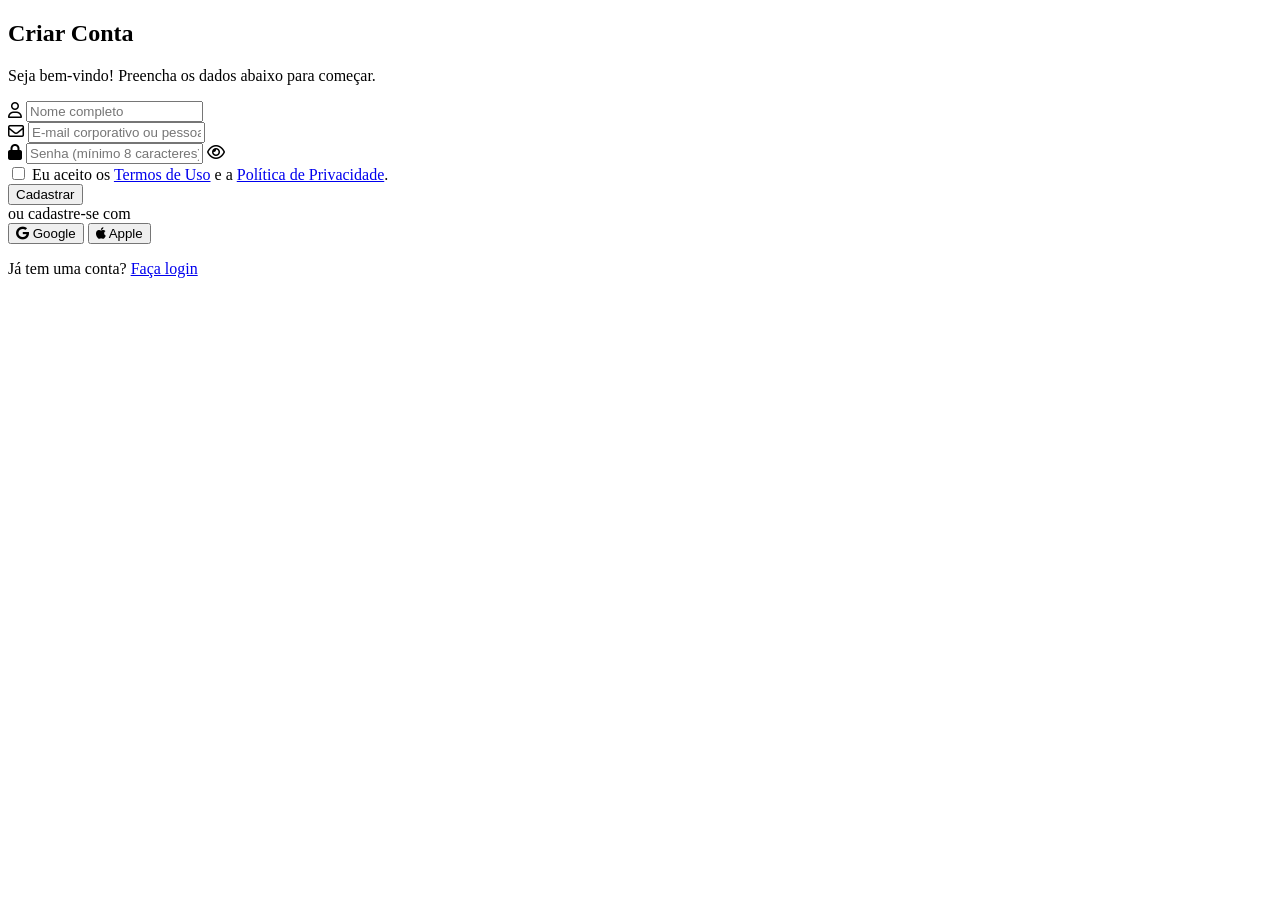
==== index.html @ 7dca96b3 "Add registration form in index.html" ====
<!DOCTYPE html>
<html lang="pt-BR">
<head>
    <meta charset="UTF-8">
    <meta name="viewport" content="width=device-width, initial-scale=1.0">
    <title>Criar Conta - Profissional</title>
    <!-- Link dos Ícones (Font Awesome) -->
    <link rel="stylesheet" href="https://cdnjs.cloudflare.com/ajax/libs/font-awesome/6.4.0/css/all.min.css">
    <!-- Link do CSS Externo -->
    <link rel="stylesheet" href="style.css">
</head>
<body>

    <div class="container">
        <div class="form-box">
            <h2>Criar Conta</h2>
            <p class="subtitle">Seja bem-vindo! Preencha os dados abaixo para começar.</p>

            <form id="registerForm">
                <!-- Campo Nome -->
                <div class="input-group">
                    <i class="fa-regular fa-user input-icon"></i>
                    <input type="text" id="name" placeholder="Nome completo" required>
                </div>

                <!-- Campo Email -->
                <div class="input-group">
                    <i class="fa-regular fa-envelope input-icon"></i>
                    <input type="email" id="email" placeholder="E-mail corporativo ou pessoal" required>
                </div>

                <!-- Campo Senha -->
                <div class="input-group">
                    <i class="fa-solid fa-lock input-icon"></i>
                    <input type="password" id="password" placeholder="Senha (mínimo 8 caracteres)" required>
                    <i class="fa-regular fa-eye toggle-password" id="togglePassword"></i>
                </div>

                <!-- Termos e Condições -->
                <div class="terms-box">
                    <input type="checkbox" id="terms" required>
                    <label for="terms">Eu aceito os <a href="#">Termos de Uso</a> e a <a href="#">Política de Privacidade</a>.</label>
                </div>

                <!-- Botão de Enviar -->
                <button type="submit" class="btn-main">Cadastrar</button>

                <!-- Divisor -->
                <div class="separator">
                    <span>ou cadastre-se com</span>
                </div>

                <!-- Botões Sociais -->
                <div class="social-buttons">
                    <button type="button" class="btn-social"><i class="fa-brands fa-google"></i> Google</button>
                    <button type="button" class="btn-social"><i class="fa-brands fa-apple"></i> Apple</button>
                </div>
            </form>

            <p class="footer-text">Já tem uma conta? <a href="login.html">Faça login</a></p>
        </div>
    </div>

    <!-- Script para a lógica de mostrar senha -->
    <script>
        const togglePassword = document.querySelector('#togglePassword');
        const password = document.querySelector('#password');

        togglePassword.addEventListener('click', function () {
            const type = password.getAttribute('type') === 'password' ? 'text' : 'password';
            password.setAttribute('type', type);
            this.classList.toggle('fa-eye-slash');
        });
    </script>
</body>
</html>
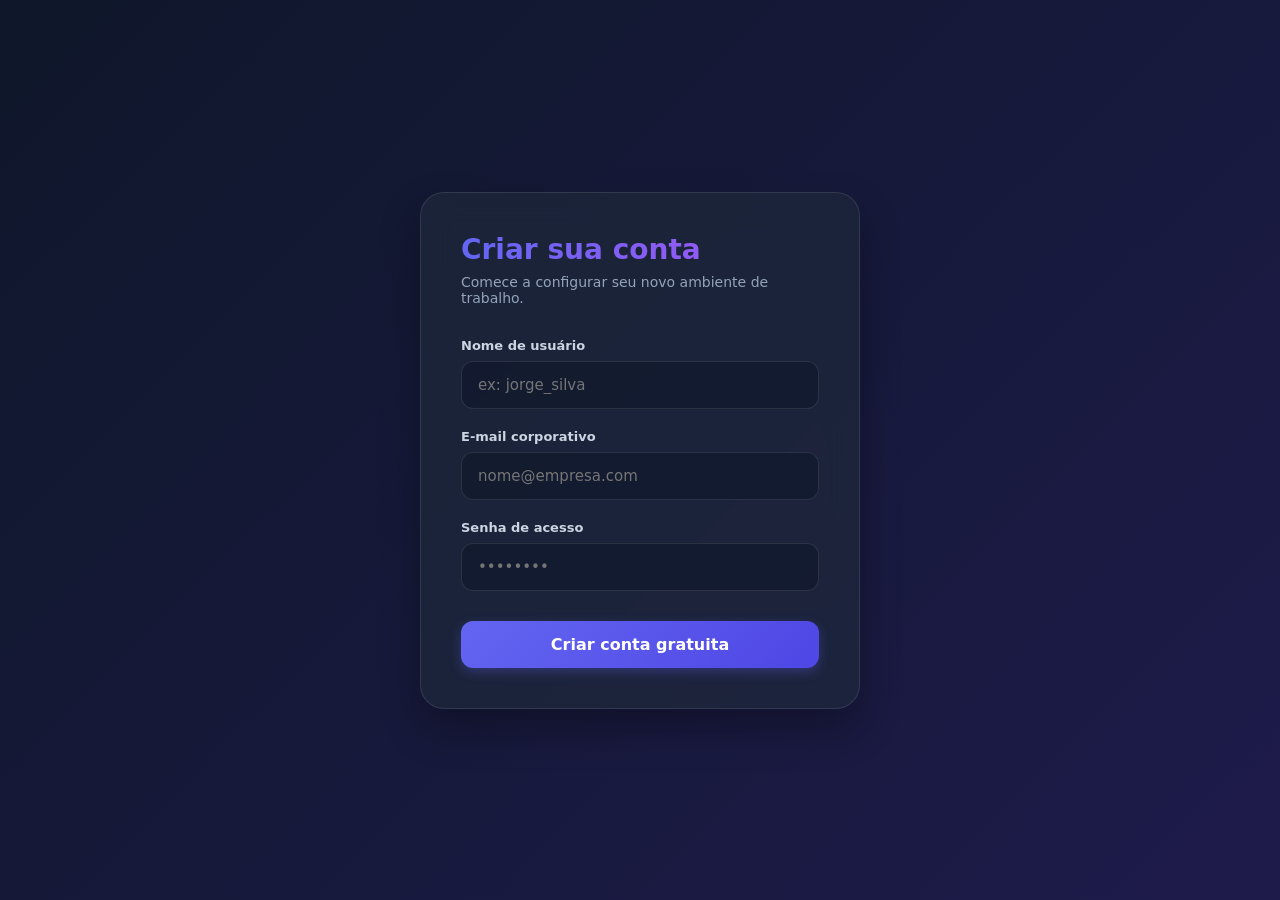
==== commit 7e1d0611: "Revamp registration page with new styles and structure" ====
--- a/index.html
+++ b/index.html
@@ -3,74 +3,313 @@
 <head>
     <meta charset="UTF-8">
     <meta name="viewport" content="width=device-width, initial-scale=1.0">
-    <title>Criar Conta - Profissional</title>
-    <!-- Link dos Ícones (Font Awesome) -->
-    <link rel="stylesheet" href="https://cdnjs.cloudflare.com/ajax/libs/font-awesome/6.4.0/css/all.min.css">
-    <!-- Link do CSS Externo -->
-    <link rel="stylesheet" href="style.css">
+    <title>Bem-vindo à Plataforma</title>
+    <style>
+        /* --- Configurações Globais --- */
+        * {
+            box-sizing: border-box;
+            margin: 0;
+            padding: 0;
+            font-family: 'Inter', system-ui, -apple-system, sans-serif;
+        }
+
+        body {
+            background: linear-gradient(135deg, #0f172a 0%, #1e1b4b 100%);
+            display: flex;
+            justify-content: center;
+            align-items: center;
+            min-height: 100vh;
+            color: #f8fafc;
+            overflow: hidden;
+        }
+
+        /* --- Card Principal --- */
+        .card-box {
+            background: rgba(30, 41, 59, 0.7);
+            backdrop-filter: blur(16px);
+            border: 1px solid rgba(255, 255, 255, 0.1);
+            padding: 40px;
+            border-radius: 24px;
+            box-shadow: 0 20px 40px rgba(0, 0, 0, 0.3);
+            width: 100%;
+            max-width: 440px;
+            position: relative;
+            min-height: 480px;
+            display: flex;
+            flex-direction: column;
+            justify-content: center;
+        }
+
+        /* --- Estado 1: Formulário --- */
+        .form-screen {
+            transition: all 0.5s ease;
+            opacity: 1;
+            transform: scale(1);
+        }
+
+        .form-screen.hidden {
+            opacity: 0;
+            transform: scale(0.9);
+            pointer-events: none;
+            position: absolute;
+            width: calc(100% - 80px);
+        }
+
+        h2 {
+            font-size: 28px;
+            font-weight: 700;
+            margin-bottom: 8px;
+            background: linear-gradient(to right, #6366f1, #a855f7);
+            -webkit-background-clip: text;
+            -webkit-text-fill-color: transparent;
+        }
+
+        p.subtitle {
+            color: #94a3b8;
+            font-size: 14px;
+            margin-bottom: 32px;
+        }
+
+        .input-wrapper {
+            margin-bottom: 20px;
+        }
+
+        .input-wrapper label {
+            display: block;
+            font-size: 13px;
+            font-weight: 600;
+            margin-bottom: 8px;
+            color: #cbd5e1;
+        }
+
+        .input-wrapper input {
+            width: 100%;
+            padding: 14px 16px;
+            background: rgba(15, 23, 42, 0.6);
+            border: 1px solid rgba(255, 255, 255, 0.1);
+            border-radius: 12px;
+            color: #fff;
+            font-size: 15px;
+            transition: all 0.3s ease;
+        }
+
+        .input-wrapper input:focus {
+            outline: none;
+            border-color: #6366f1;
+            box-shadow: 0 0 0 3px rgba(99, 102, 241, 0.2);
+        }
+
+        .btn-primary {
+            width: 100%;
+            padding: 14px;
+            background: linear-gradient(135deg, #6366f1 0%, #4f46e5 100%);
+            border: none;
+            border-radius: 12px;
+            color: white;
+            font-size: 16px;
+            font-weight: 600;
+            cursor: pointer;
+            transition: transform 0.2s, filter 0.2s;
+            margin-top: 10px;
+            box-shadow: 0 4px 12px rgba(99, 102, 241, 0.3);
+        }
+
+        .btn-primary:hover {
+            filter: brightness(1.1);
+            transform: translateY(-1px);
+        }
+
+        /* --- Estado 2: Tela de Sucesso Completa --- */
+        .success-screen {
+            display: flex;
+            flex-direction: column;
+            align-items: center;
+            text-align: center;
+            opacity: 0;
+            transform: scale(1.1);
+            transition: all 0.6s cubic-bezier(0.34, 1.56, 0.64, 1);
+            pointer-events: none;
+            position: absolute;
+            left: 40px;
+            right: 40px;
+        }
+
+        .success-screen.visible {
+            opacity: 1;
+            transform: scale(1);
+            pointer-events: auto;
+            position: relative;
+            left: 0;
+            right: 0;
+        }
+
+        /* Ícone de Sucesso Animado */
+        .success-icon-box {
+            width: 90px;
+            height: 90px;
+            background: rgba(34, 197, 94, 0.1);
+            border: 2px solid rgba(34, 197, 94, 0.4);
+            border-radius: 50%;
+            display: flex;
+            justify-content: center;
+            align-items: center;
+            margin-bottom: 24px;
+            box-shadow: 0 0 20px rgba(34, 197, 94, 0.2);
+        }
+
+        .success-icon-box svg {
+            width: 45px;
+            height: 45px;
+            color: #22c55e;
+            stroke-dasharray: 100;
+            stroke-dashoffset: 100;
+            animation: drawCheck 0.6s 0.3s forwards ease-in-out;
+        }
+
+        @keyframes drawCheck {
+            to { stroke-dashoffset: 0; }
+        }
+
+        .success-screen h3 {
+            font-size: 26px;
+            font-weight: 700;
+            color: #fff;
+            margin-bottom: 12px;
+        }
+
+        .success-screen p {
+            color: #94a3b8;
+            font-size: 15px;
+            line-height: 1.6;
+            margin-bottom: 32px;
+        }
+
+        /* Barra de carregamento/preparação do ambiente */
+        .loader-container {
+            width: 100%;
+            background: rgba(255, 255, 255, 0.05);
+            height: 6px;
+            border-radius: 10px;
+            overflow: hidden;
+            margin-bottom: 24px;
+        }
+
+        .loader-bar {
+            height: 100%;
+            width: 0;
+            background: linear-gradient(to right, #22c55e, #10b981);
+            border-radius: 10px;
+            animation: loadIn 2.5s forwards cubic-bezier(0.4, 0, 0.2, 1);
+        }
+
+        @keyframes loadIn {
+            to { width: 100%; }
+        }
+
+        .btn-dashboard {
+            width: 100%;
+            padding: 14px;
+            background: rgba(255, 255, 255, 0.08);
+            border: 1px solid rgba(255, 255, 255, 0.1);
+            border-radius: 12px;
+            color: #fff;
+            font-size: 15px;
+            font-weight: 600;
+            cursor: pointer;
+            transition: all 0.3s;
+            text-decoration: none;
+            display: inline-block;
+            opacity: 0;
+            animation: fadeInBtn 0.5s 2s forwards;
+        }
+
+        .btn-dashboard:hover {
+            background: #fff;
+            color: #0f172a;
+        }
+
+        @keyframes fadeInBtn {
+            to { opacity: 1; }
+        }
+    </style>
 </head>
 <body>
 
-    <div class="container">
-        <div class="form-box">
-            <h2>Criar Conta</h2>
-            <p class="subtitle">Seja bem-vindo! Preencha os dados abaixo para começar.</p>
-
-            <form id="registerForm">
-                <!-- Campo Nome -->
-                <div class="input-group">
-                    <i class="fa-regular fa-user input-icon"></i>
-                    <input type="text" id="name" placeholder="Nome completo" required>
+    <div class="card-box">
+        
+        <!-- TELA 1: FORMULÁRIO DE CADASTRO -->
+        <div class="form-screen" id="formScreen">
+            <h2>Criar sua conta</h2>
+            <p class="subtitle">Comece a configurar seu novo ambiente de trabalho.</p>
+            
+            <form id="mainRegisterForm">
+                <div class="input-wrapper">
+                    <label for="username">Nome de usuário</label>
+                    <input type="text" id="username" required placeholder="ex: jorge_silva">
                 </div>
-
-                <!-- Campo Email -->
-                <div class="input-group">
-                    <i class="fa-regular fa-envelope input-icon"></i>
-                    <input type="email" id="email" placeholder="E-mail corporativo ou pessoal" required>
+                
+                <div class="input-wrapper">
+                    <label for="email">E-mail corporativo</label>
+                    <input type="email" id="email" required placeholder="nome@empresa.com">
                 </div>
-
-                <!-- Campo Senha -->
-                <div class="input-group">
-                    <i class="fa-solid fa-lock input-icon"></i>
-                    <input type="password" id="password" placeholder="Senha (mínimo 8 caracteres)" required>
-                    <i class="fa-regular fa-eye toggle-password" id="togglePassword"></i>
+                
+                <div class="input-wrapper">
+                    <label for="password">Senha de acesso</label>
+                    <input type="password" id="password" required placeholder="••••••••">
                 </div>
-
-                <!-- Termos e Condições -->
-                <div class="terms-box">
-                    <input type="checkbox" id="terms" required>
-                    <label for="terms">Eu aceito os <a href="#">Termos de Uso</a> e a <a href="#">Política de Privacidade</a>.</label>
-                </div>
-
-                <!-- Botão de Enviar -->
-                <button type="submit" class="btn-main">Cadastrar</button>
-
-                <!-- Divisor -->
-                <div class="separator">
-                    <span>ou cadastre-se com</span>
-                </div>
-
-                <!-- Botões Sociais -->
-                <div class="social-buttons">
-                    <button type="button" class="btn-social"><i class="fa-brands fa-google"></i> Google</button>
-                    <button type="button" class="btn-social"><i class="fa-brands fa-apple"></i> Apple</button>
-                </div>
+                
+                <button type="submit" class="btn-primary">Criar conta gratuita</button>
             </form>
-
-            <p class="footer-text">Já tem uma conta? <a href="login.html">Faça login</a></p>
         </div>
+
+        <!-- TELA 2: SUCESSO PREMIUM (Troca de tela fluida) -->
+        <div class="success-screen" id="successScreen">
+            <div class="success-icon-box">
+                <!-- Ícone animado em SVG moderno -->
+                <svg xmlns="http://www.w3.org/2000/svg" fill="none" viewBox="0 0 24 24" stroke-width="2.5" stroke="currentColor">
+                    <path stroke-linecap="round" stroke-linejoin="round" d="M4.5 12.75l6 6 9-13.5" />
+                </svg>
+            </div>
+            
+            <h3>Tudo pronto!</h3>
+            <p>Seu perfil foi validado e estamos preparando seu painel exclusivo neste momento.</p>
+            
+            <!-- Linha de progresso estilizada -->
+            <div class="loader-container">
+                <div class="loader-bar"></div>
+            </div>
+
+            <button class="btn-dashboard" onclick="reiniciarFluxo()">Entrar no Dashboard</button>
+        </div>
+
     </div>
 
-    <!-- Script para a lógica de mostrar senha -->
     <script>
-        const togglePassword = document.querySelector('#togglePassword');
-        const password = document.querySelector('#password');
-
-        togglePassword.addEventListener('click', function () {
-            const type = password.getAttribute('type') === 'password' ? 'text' : 'password';
-            password.setAttribute('type', type);
-            this.classList.toggle('fa-eye-slash');
+        const formScreen = document.getElementById('formScreen');
+        const successScreen = document.getElementById('successScreen');
+        const registerForm = document.getElementById('mainRegisterForm');
+
+        // Transição de telas ao enviar o formulário
+        registerForm.addEventListener('submit', function(e) {
+            e.preventDefault(); // Impede o reload da página
+
+            // Esconde o formulário aplicando a classe
+            formScreen.classList.add('hidden');
+            
+            // Exibe a tela de sucesso premium com delay mínimo para a animação bater certo
+            setTimeout(() => {
+                successScreen.classList.add('visible');
+            }, 200);
         });
+
+        // Função apenas para testar o clique do botão final e resetar a tela
+        function reiniciarFluxo() {
+            successScreen.classList.remove('visible');
+            setTimeout(() => {
+                registerForm.reset();
+                formScreen.classList.remove('hidden');
+            }, 400);
+        }
     </script>
 </body>
 </html>
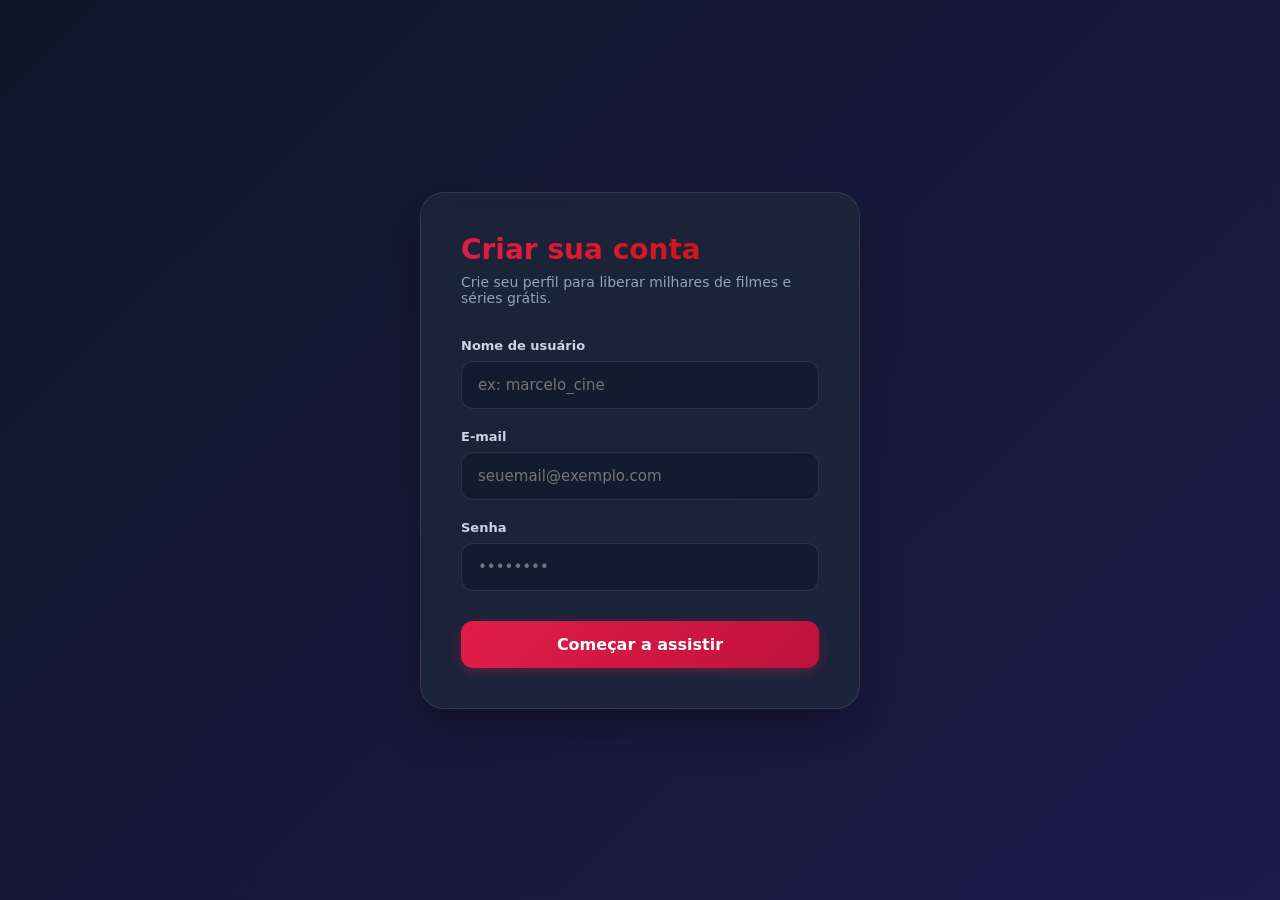
==== commit 4f88e5f0: "Update title and styles for Cine-Flix account creation" ====
--- a/index.html
+++ b/index.html
@@ -3,7 +3,7 @@
 <head>
     <meta charset="UTF-8">
     <meta name="viewport" content="width=device-width, initial-scale=1.0">
-    <title>Bem-vindo à Plataforma</title>
+    <title>Cine-Flix | Criar Conta</title>
     <style>
         /* --- Configurações Globais --- */
         * {
@@ -59,7 +59,7 @@
             font-size: 28px;
             font-weight: 700;
             margin-bottom: 8px;
-            background: linear-gradient(to right, #6366f1, #a855f7);
+            background: linear-gradient(to right, #e11d48, #cc1100);
             -webkit-background-clip: text;
             -webkit-text-fill-color: transparent;
         }
@@ -95,14 +95,14 @@
 
         .input-wrapper input:focus {
             outline: none;
-            border-color: #6366f1;
-            box-shadow: 0 0 0 3px rgba(99, 102, 241, 0.2);
+            border-color: #e11d48;
+            box-shadow: 0 0 0 3px rgba(225, 29, 72, 0.2);
         }
 
         .btn-primary {
             width: 100%;
             padding: 14px;
-            background: linear-gradient(135deg, #6366f1 0%, #4f46e5 100%);
+            background: linear-gradient(135deg, #e11d48 0%, #be123c 100%);
             border: none;
             border-radius: 12px;
             color: white;
@@ -111,7 +111,7 @@
             cursor: pointer;
             transition: transform 0.2s, filter 0.2s;
             margin-top: 10px;
-            box-shadow: 0 4px 12px rgba(99, 102, 241, 0.3);
+            box-shadow: 0 4px 12px rgba(225, 29, 72, 0.3);
         }
 
         .btn-primary:hover {
@@ -119,7 +119,7 @@
             transform: translateY(-1px);
         }
 
-        /* --- Estado 2: Tela de Sucesso Completa --- */
+        /* --- Estado 2: Tela de Sucesso Cine --- */
         .success-screen {
             display: flex;
             flex-direction: column;
@@ -143,7 +143,7 @@
             right: 0;
         }
 
-        /* Ícone de Sucesso Animado */
+        /* Ícone de Sucesso */
         .success-icon-box {
             width: 90px;
             height: 90px;
@@ -184,7 +184,7 @@
             margin-bottom: 32px;
         }
 
-        /* Barra de carregamento/preparação do ambiente */
+        /* Barra de carregamento */
         .loader-container {
             width: 100%;
             background: rgba(255, 255, 255, 0.05);
@@ -197,7 +197,7 @@
         .loader-bar {
             height: 100%;
             width: 0;
-            background: linear-gradient(to right, #22c55e, #10b981);
+            background: linear-gradient(to right, #e11d48, #22c55e);
             border-radius: 10px;
             animation: loadIn 2.5s forwards cubic-bezier(0.4, 0, 0.2, 1);
         }
@@ -206,14 +206,14 @@
             to { width: 100%; }
         }
 
-        .btn-dashboard {
+        .btn-watch {
             width: 100%;
             padding: 14px;
-            background: rgba(255, 255, 255, 0.08);
-            border: 1px solid rgba(255, 255, 255, 0.1);
+            background: linear-gradient(135deg, #e11d48 0%, #be123c 100%);
+            border: none;
             border-radius: 12px;
             color: #fff;
-            font-size: 15px;
+            font-size: 16px;
             font-weight: 600;
             cursor: pointer;
             transition: all 0.3s;
@@ -221,11 +221,11 @@
             display: inline-block;
             opacity: 0;
             animation: fadeInBtn 0.5s 2s forwards;
-        }
-
-        .btn-dashboard:hover {
-            background: #fff;
-            color: #0f172a;
+            box-shadow: 0 4px 12px rgba(225, 29, 72, 0.3);
+        }
+
+        .btn-watch:hover {
+            filter: brightness(1.2);
         }
 
         @keyframes fadeInBtn {
@@ -240,46 +240,45 @@
         <!-- TELA 1: FORMULÁRIO DE CADASTRO -->
         <div class="form-screen" id="formScreen">
             <h2>Criar sua conta</h2>
-            <p class="subtitle">Comece a configurar seu novo ambiente de trabalho.</p>
+            <p class="subtitle">Crie seu perfil para liberar milhares de filmes e séries grátis.</p>
             
             <form id="mainRegisterForm">
                 <div class="input-wrapper">
                     <label for="username">Nome de usuário</label>
-                    <input type="text" id="username" required placeholder="ex: jorge_silva">
+                    <input type="text" id="username" required placeholder="ex: marcelo_cine">
                 </div>
                 
                 <div class="input-wrapper">
-                    <label for="email">E-mail corporativo</label>
-                    <input type="email" id="email" required placeholder="nome@empresa.com">
+                    <label for="email">E-mail</label>
+                    <input type="email" id="email" required placeholder="seuemail@exemplo.com">
                 </div>
                 
                 <div class="input-wrapper">
-                    <label for="password">Senha de acesso</label>
+                    <label for="password">Senha</label>
                     <input type="password" id="password" required placeholder="••••••••">
                 </div>
                 
-                <button type="submit" class="btn-primary">Criar conta gratuita</button>
+                <button type="submit" class="btn-primary">Começar a assistir</button>
             </form>
         </div>
 
-        <!-- TELA 2: SUCESSO PREMIUM (Troca de tela fluida) -->
+        <!-- TELA 2: SUCESSO DO PERFIL DE FILMES -->
         <div class="success-screen" id="successScreen">
             <div class="success-icon-box">
-                <!-- Ícone animado em SVG moderno -->
                 <svg xmlns="http://www.w3.org/2000/svg" fill="none" viewBox="0 0 24 24" stroke-width="2.5" stroke="currentColor">
                     <path stroke-linecap="round" stroke-linejoin="round" d="M4.5 12.75l6 6 9-13.5" />
                 </svg>
             </div>
             
-            <h3>Tudo pronto!</h3>
-            <p>Seu perfil foi validado e estamos preparando seu painel exclusivo neste momento.</p>
+            <h3>Perfil criado com sucesso!</h3>
+            <p>Pipoca pronta? Estamos preparando o catálogo completo e liberando as melhores produções para você.</p>
             
-            <!-- Linha de progresso estilizada -->
+            <!-- Linha de progresso -->
             <div class="loader-container">
                 <div class="loader-bar"></div>
             </div>
 
-            <button class="btn-dashboard" onclick="reiniciarFluxo()">Entrar no Dashboard</button>
+            <button class="btn-watch" onclick="reiniciarFluxo()">Bora assistir!</button>
         </div>
 
     </div>
@@ -289,20 +288,16 @@
         const successScreen = document.getElementById('successScreen');
         const registerForm = document.getElementById('mainRegisterForm');
 
-        // Transição de telas ao enviar o formulário
         registerForm.addEventListener('submit', function(e) {
-            e.preventDefault(); // Impede o reload da página
-
-            // Esconde o formulário aplicando a classe
+            e.preventDefault();
+
             formScreen.classList.add('hidden');
             
-            // Exibe a tela de sucesso premium com delay mínimo para a animação bater certo
             setTimeout(() => {
                 successScreen.classList.add('visible');
             }, 200);
         });
 
-        // Função apenas para testar o clique do botão final e resetar a tela
         function reiniciarFluxo() {
             successScreen.classList.remove('visible');
             setTimeout(() => {
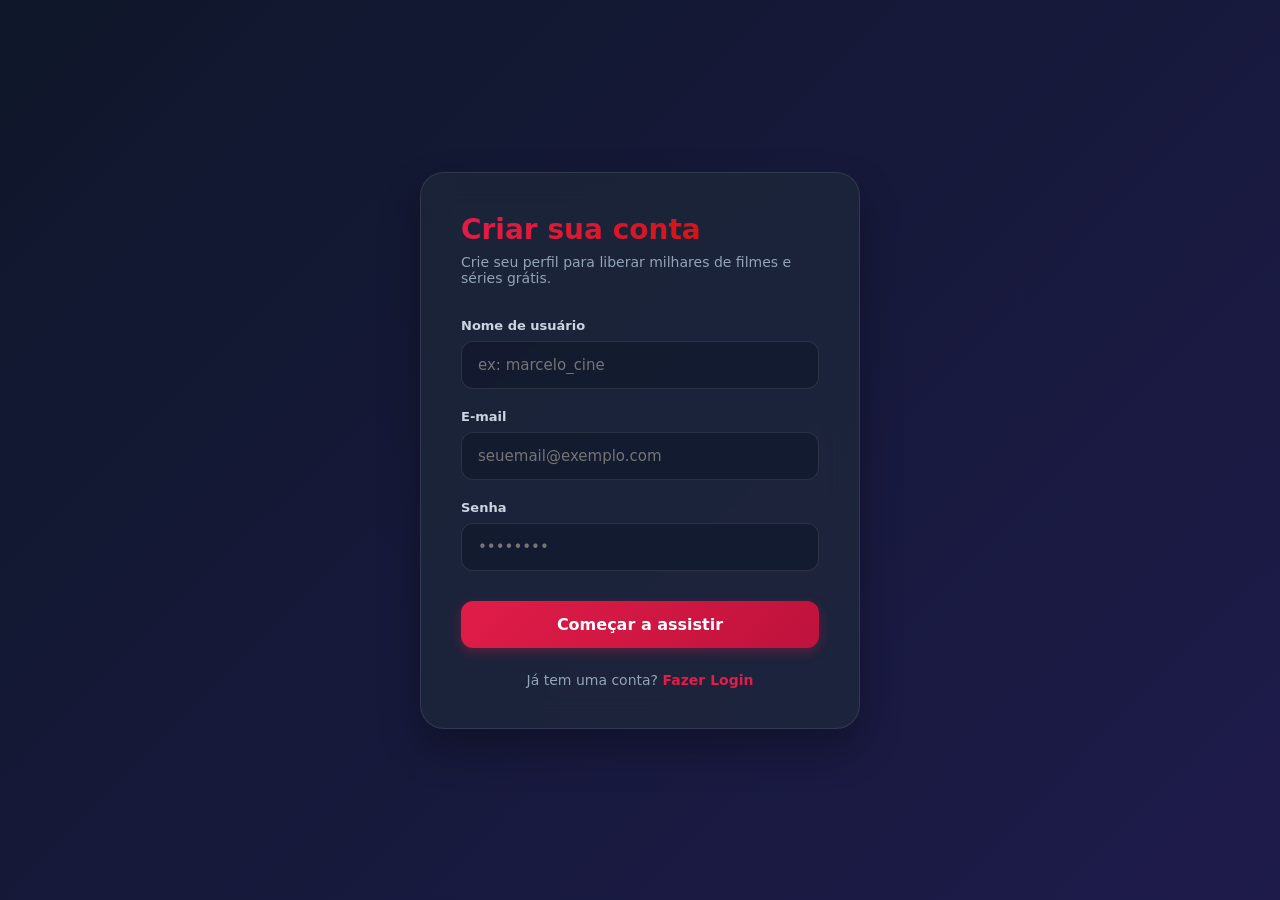
==== commit adefd286: "Update registration form and success modal Refactor registration form and success modal structure." ====
--- a/index.html
+++ b/index.html
@@ -20,11 +20,10 @@
             align-items: center;
             min-height: 100vh;
             color: #f8fafc;
-            overflow: hidden;
-        }
-
-        /* --- Card Principal --- */
-        .card-box {
+        }
+
+        /* --- Card do Formulário --- */
+        .container {
             background: rgba(30, 41, 59, 0.7);
             backdrop-filter: blur(16px);
             border: 1px solid rgba(255, 255, 255, 0.1);
@@ -33,26 +32,6 @@
             box-shadow: 0 20px 40px rgba(0, 0, 0, 0.3);
             width: 100%;
             max-width: 440px;
-            position: relative;
-            min-height: 480px;
-            display: flex;
-            flex-direction: column;
-            justify-content: center;
-        }
-
-        /* --- Estado 1: Formulário --- */
-        .form-screen {
-            transition: all 0.5s ease;
-            opacity: 1;
-            transform: scale(1);
-        }
-
-        .form-screen.hidden {
-            opacity: 0;
-            transform: scale(0.9);
-            pointer-events: none;
-            position: absolute;
-            width: calc(100% - 80px);
         }
 
         h2 {
@@ -119,94 +98,98 @@
             transform: translateY(-1px);
         }
 
-        /* --- Estado 2: Tela de Sucesso Cine --- */
-        .success-screen {
+        .switch-text {
+            text-align: center;
+            margin-top: 24px;
+            font-size: 14px;
+            color: #94a3b8;
+        }
+
+        .switch-text a {
+            color: #e11d48;
+            text-decoration: none;
+            font-weight: 600;
+        }
+
+        .switch-text a:hover {
+            text-decoration: underline;
+        }
+
+        /* --- POP-UP / TELA DE SUCESSO SOBREPOSTA --- */
+        .modal-overlay {
+            position: fixed;
+            top: 0;
+            left: 0;
+            width: 100%;
+            height: 100%;
+            background-color: rgba(15, 23, 42, 0.85);
+            backdrop-filter: blur(8px);
             display: flex;
-            flex-direction: column;
+            justify-content: center;
             align-items: center;
+            z-index: 1000;
+            opacity: 0;
+            pointer-events: none;
+            transition: opacity 0.3s ease;
+        }
+
+        /* Ativado pelo JavaScript após o cadastro */
+        .modal-overlay.active {
+            opacity: 1;
+            pointer-events: auto;
+        }
+
+        .modal-content {
+            background: #1e293b;
+            border: 1px solid rgba(255, 255, 255, 0.1);
+            padding: 40px;
+            border-radius: 24px;
             text-align: center;
-            opacity: 0;
-            transform: scale(1.1);
-            transition: all 0.6s cubic-bezier(0.34, 1.56, 0.64, 1);
-            pointer-events: none;
-            position: absolute;
-            left: 40px;
-            right: 40px;
-        }
-
-        .success-screen.visible {
-            opacity: 1;
+            box-shadow: 0 20px 40px rgba(0,0,0,0.5);
+            max-width: 400px;
+            width: 90%;
+            transform: scale(0.8);
+            transition: transform 0.3s ease;
+        }
+
+        .modal-overlay.active .modal-content {
             transform: scale(1);
-            pointer-events: auto;
-            position: relative;
-            left: 0;
-            right: 0;
-        }
-
-        /* Ícone de Sucesso */
-        .success-icon-box {
-            width: 90px;
-            height: 90px;
+        }
+
+        .success-icon {
+            width: 80px;
+            height: 80px;
             background: rgba(34, 197, 94, 0.1);
             border: 2px solid rgba(34, 197, 94, 0.4);
             border-radius: 50%;
             display: flex;
             justify-content: center;
             align-items: center;
-            margin-bottom: 24px;
-            box-shadow: 0 0 20px rgba(34, 197, 94, 0.2);
-        }
-
-        .success-icon-box svg {
-            width: 45px;
-            height: 45px;
+            margin: 0 auto 24px auto;
+        }
+
+        .success-icon svg {
+            width: 40px;
+            height: 40px;
             color: #22c55e;
-            stroke-dasharray: 100;
-            stroke-dashoffset: 100;
-            animation: drawCheck 0.6s 0.3s forwards ease-in-out;
-        }
-
-        @keyframes drawCheck {
-            to { stroke-dashoffset: 0; }
-        }
-
-        .success-screen h3 {
-            font-size: 26px;
-            font-weight: 700;
+        }
+
+        .modal-content h3 {
+            font-size: 24px;
             color: #fff;
             margin-bottom: 12px;
         }
 
-        .success-screen p {
+        .modal-content p {
             color: #94a3b8;
             font-size: 15px;
             line-height: 1.6;
-            margin-bottom: 32px;
-        }
-
-        /* Barra de carregamento */
-        .loader-container {
-            width: 100%;
-            background: rgba(255, 255, 255, 0.05);
-            height: 6px;
-            border-radius: 10px;
-            overflow: hidden;
-            margin-bottom: 24px;
-        }
-
-        .loader-bar {
-            height: 100%;
-            width: 0;
-            background: linear-gradient(to right, #e11d48, #22c55e);
-            border-radius: 10px;
-            animation: loadIn 2.5s forwards cubic-bezier(0.4, 0, 0.2, 1);
-        }
-
-        @keyframes loadIn {
-            to { width: 100%; }
-        }
-
-        .btn-watch {
+            margin-bottom: 28px;
+        }
+
+        /* Botão estilizado para mandar para a tela de login separada */
+        .btn-to-login {
+            display: block;
             width: 100%;
             padding: 14px;
             background: linear-gradient(135deg, #e11d48 0%, #be123c 100%);
@@ -215,96 +198,73 @@
             color: #fff;
             font-size: 16px;
             font-weight: 600;
-            cursor: pointer;
-            transition: all 0.3s;
             text-decoration: none;
-            display: inline-block;
-            opacity: 0;
-            animation: fadeInBtn 0.5s 2s forwards;
+            text-align: center;
             box-shadow: 0 4px 12px rgba(225, 29, 72, 0.3);
-        }
-
-        .btn-watch:hover {
+            transition: filter 0.2s;
+        }
+
+        .btn-to-login:hover {
             filter: brightness(1.2);
-        }
-
-        @keyframes fadeInBtn {
-            to { opacity: 1; }
         }
     </style>
 </head>
 <body>
 
-    <div class="card-box">
+    <!-- FORMULÁRIO DE CADASTRO FIXO -->
+    <div class="container">
+        <h2>Criar sua conta</h2>
+        <p class="subtitle">Crie seu perfil para liberar milhares de filmes e séries grátis.</p>
         
-        <!-- TELA 1: FORMULÁRIO DE CADASTRO -->
-        <div class="form-screen" id="formScreen">
-            <h2>Criar sua conta</h2>
-            <p class="subtitle">Crie seu perfil para liberar milhares de filmes e séries grátis.</p>
-            
-            <form id="mainRegisterForm">
-                <div class="input-wrapper">
-                    <label for="username">Nome de usuário</label>
-                    <input type="text" id="username" required placeholder="ex: marcelo_cine">
-                </div>
-                
-                <div class="input-wrapper">
-                    <label for="email">E-mail</label>
-                    <input type="email" id="email" required placeholder="seuemail@exemplo.com">
-                </div>
-                
-                <div class="input-wrapper">
-                    <label for="password">Senha</label>
-                    <input type="password" id="password" required placeholder="••••••••">
-                </div>
-                
-                <button type="submit" class="btn-primary">Começar a assistir</button>
-            </form>
-        </div>
-
-        <!-- TELA 2: SUCESSO DO PERFIL DE FILMES -->
-        <div class="success-screen" id="successScreen">
-            <div class="success-icon-box">
+        <form id="registerForm" action="#" method="POST">
+            <div class="input-wrapper">
+                <label for="username">Nome de usuário</label>
+                <input type="text" id="username" name="username" required placeholder="ex: marcelo_cine">
+            </div>
+            
+            <div class="input-wrapper">
+                <label for="email">E-mail</label>
+                <input type="email" id="email" name="email" required placeholder="seuemail@exemplo.com">
+            </div>
+            
+            <div class="input-wrapper">
+                <label for="password">Senha</label>
+                <input type="password" id="password" name="password" required placeholder="••••••••">
+            </div>
+            
+            <button type="submit" class="btn-primary">Começar a assistir</button>
+        </form>
+
+        <!-- Link caso a pessoa queira fazer login direto sem se cadastrar -->
+        <p class="switch-text">Já tem uma conta? <a href="login.html">Fazer Login</a></p>
+    </div>
+
+    <!-- TELINHA DE PARABÉNS / CONTA CRIADA -->
+    <div class="modal-overlay" id="successModal">
+        <div class="modal-content">
+            <div class="success-icon">
                 <svg xmlns="http://www.w3.org/2000/svg" fill="none" viewBox="0 0 24 24" stroke-width="2.5" stroke="currentColor">
                     <path stroke-linecap="round" stroke-linejoin="round" d="M4.5 12.75l6 6 9-13.5" />
                 </svg>
             </div>
             
-            <h3>Perfil criado com sucesso!</h3>
-            <p>Pipoca pronta? Estamos preparando o catálogo completo e liberando as melhores produções para você.</p>
-            
-            <!-- Linha de progresso -->
-            <div class="loader-container">
-                <div class="loader-bar"></div>
-            </div>
-
-            <button class="btn-watch" onclick="reiniciarFluxo()">Bora assistir!</button>
+            <h3>Conta criada com sucesso!</h3>
+            <p>Parabéns! Suas configurações foram salvas e seu perfil do Cine-Flix já está pronto para uso.</p>
+
+            <!-- Mudado aqui: Agora direciona direto para o login.html -->
+            <a href="login.html" class="btn-to-login">Bora assistir!</a>
         </div>
-
     </div>
 
     <script>
-        const formScreen = document.getElementById('formScreen');
-        const successScreen = document.getElementById('successScreen');
-        const registerForm = document.getElementById('mainRegisterForm');
-
+        const registerForm = document.getElementById('registerForm');
+        const successModal = document.getElementById('successModal');
+
+        // Abre a telinha de parabéns por cima ao enviar o formulário
         registerForm.addEventListener('submit', function(e) {
-            e.preventDefault();
-
-            formScreen.classList.add('hidden');
-            
-            setTimeout(() => {
-                successScreen.classList.add('visible');
-            }, 200);
+            e.preventDefault(); 
+            successModal.classList.add('active');
         });
-
-        function reiniciarFluxo() {
-            successScreen.classList.remove('visible');
-            setTimeout(() => {
-                registerForm.reset();
-                formScreen.classList.remove('hidden');
-            }, 400);
-        }
     </script>
 </body>
 </html>
